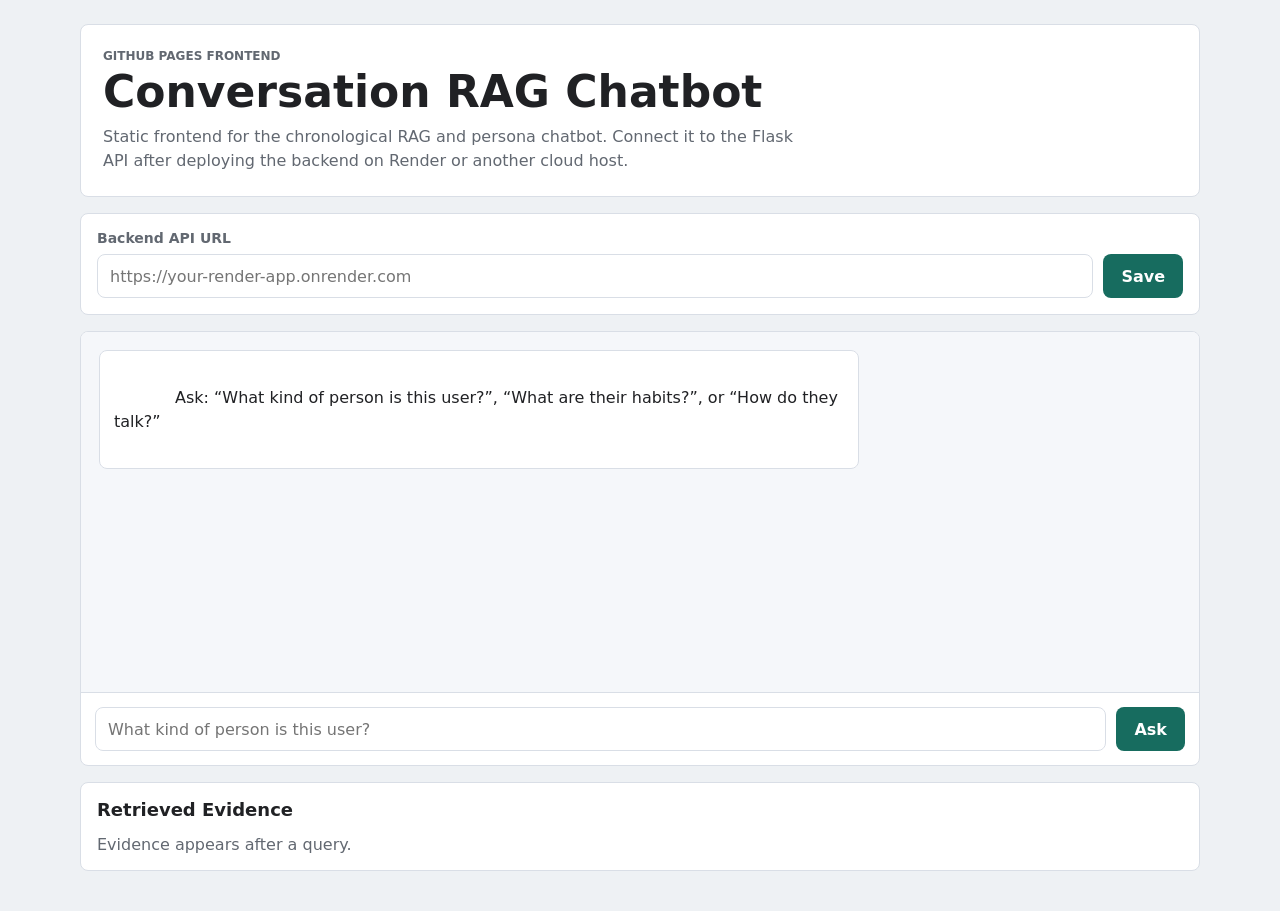
==== docs/index.html @ 68df0c4f "Build local conversation RAG chatbot" ====
<!doctype html>
<html lang="en">
  <head>
    <meta charset="utf-8">
    <meta name="viewport" content="width=device-width, initial-scale=1">
    <title>Conversation RAG Chatbot</title>
    <link rel="stylesheet" href="styles.css">
  </head>
  <body>
    <main class="page">
      <section class="hero">
        <p class="eyebrow">GitHub Pages Frontend</p>
        <h1>Conversation RAG Chatbot</h1>
        <p>
          Static frontend for the chronological RAG and persona chatbot. Connect it to the Flask API after deploying the backend on Render or another cloud host.
        </p>
      </section>

      <section class="toolbar">
        <label for="api-url">Backend API URL</label>
        <div class="api-row">
          <input id="api-url" placeholder="https://your-render-app.onrender.com">
          <button id="save-api" type="button">Save</button>
        </div>
      </section>

      <section class="chat">
        <div id="messages" class="messages">
          <article class="bubble bot">
            Ask: “What kind of person is this user?”, “What are their habits?”, or “How do they talk?”
          </article>
        </div>
        <form id="ask-form" class="ask-form">
          <input id="question" autocomplete="off" placeholder="What kind of person is this user?" required>
          <button type="submit">Ask</button>
        </form>
      </section>

      <section class="evidence">
        <h2>Retrieved Evidence</h2>
        <div id="evidence-list">Evidence appears after a query.</div>
      </section>
    </main>

    <script src="script.js"></script>
  </body>
</html>
---- docs/styles.css ----
:root {
  --ink: #202124;
  --muted: #626871;
  --line: #d9dee6;
  --soft: #f5f7fa;
  --panel: #ffffff;
  --accent: #176c5f;
  --accent-dark: #0f5047;
}

* {
  box-sizing: border-box;
}

body {
  margin: 0;
  color: var(--ink);
  background: #eef1f4;
  font-family: Inter, ui-sans-serif, system-ui, -apple-system, BlinkMacSystemFont, "Segoe UI", sans-serif;
}

.page {
  width: min(1120px, calc(100% - 28px));
  margin: 0 auto;
  padding: 24px 0;
}

.hero,
.toolbar,
.chat,
.evidence {
  margin-bottom: 16px;
  border: 1px solid var(--line);
  border-radius: 8px;
  background: var(--panel);
}

.hero {
  padding: 22px;
}

.eyebrow {
  margin: 0 0 8px;
  color: var(--accent);
  font-size: 12px;
  font-weight: 800;
  letter-spacing: 0;
  text-transform: uppercase;
}

h1,
h2,
p {
  margin-top: 0;
}

h1 {
  margin-bottom: 8px;
  font-size: clamp(28px, 5vw, 44px);
  letter-spacing: 0;
}

h2 {
  font-size: 18px;
  letter-spacing: 0;
}

.hero p {
  max-width: 720px;
  margin-bottom: 0;
  color: var(--muted);
  line-height: 1.55;
}

.toolbar,
.evidence {
  padding: 16px;
}

.toolbar label {
  display: block;
  margin-bottom: 8px;
  color: var(--muted);
  font-size: 14px;
  font-weight: 700;
}

.api-row,
.ask-form {
  display: grid;
  grid-template-columns: minmax(0, 1fr) auto;
  gap: 10px;
}

input {
  min-height: 44px;
  width: 100%;
  border: 1px solid var(--line);
  border-radius: 8px;
  padding: 0 12px;
  font: inherit;
}

button {
  min-height: 44px;
  border: 0;
  border-radius: 8px;
  padding: 0 18px;
  color: #fff;
  background: var(--accent);
  font: inherit;
  font-weight: 800;
  cursor: pointer;
}

button:hover {
  background: var(--accent-dark);
}

.chat {
  overflow: hidden;
}

.messages {
  display: flex;
  min-height: 360px;
  max-height: 58vh;
  flex-direction: column;
  gap: 12px;
  overflow-y: auto;
  padding: 18px;
  background: var(--soft);
}

.bubble {
  max-width: min(760px, 92%);
  border: 1px solid var(--line);
  border-radius: 8px;
  padding: 12px 14px;
  line-height: 1.45;
  white-space: pre-wrap;
}

.bubble.bot {
  align-self: flex-start;
  background: #fff;
}

.bubble.user {
  align-self: flex-end;
  background: #e7f2ff;
}

.ask-form {
  padding: 14px;
  border-top: 1px solid var(--line);
}

#evidence-list {
  display: grid;
  gap: 10px;
  color: var(--muted);
}

.evidence-item {
  border: 1px solid var(--line);
  border-radius: 8px;
  padding: 12px;
}

.evidence-item strong {
  display: block;
  margin-bottom: 6px;
  color: var(--ink);
}

@media (max-width: 640px) {
  .api-row,
  .ask-form {
    grid-template-columns: 1fr;
  }
}
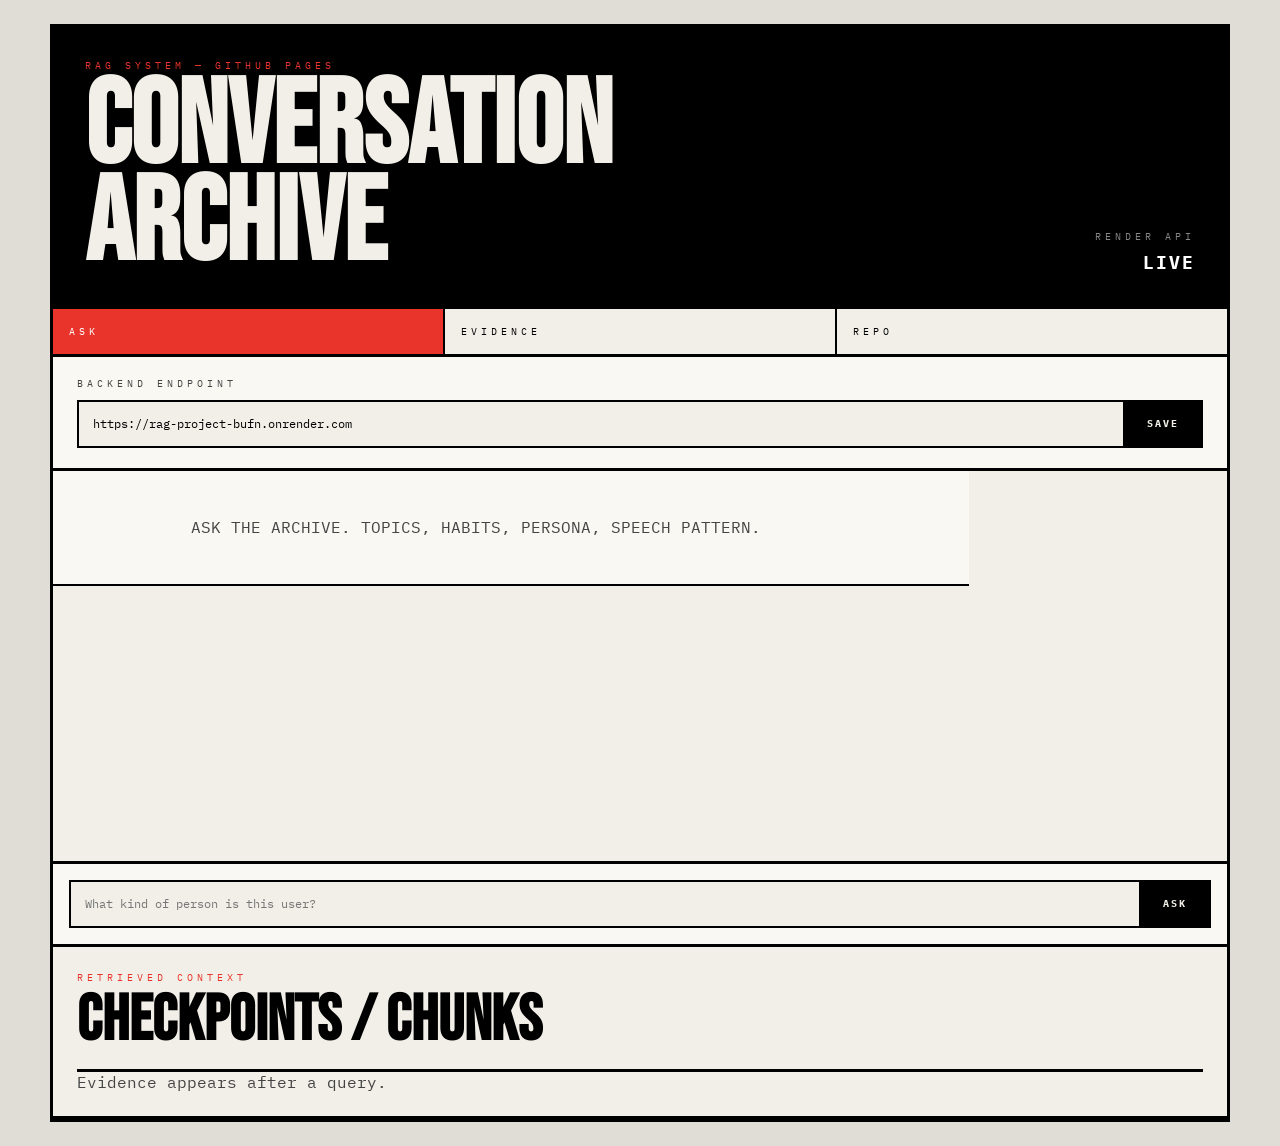
==== commit aa614383: "Apply Swiss brutalist frontend and default API URL" ====
--- a/docs/index.html
+++ b/docs/index.html
@@ -4,30 +4,42 @@
     <meta charset="utf-8">
     <meta name="viewport" content="width=device-width, initial-scale=1">
     <title>Conversation RAG Chatbot</title>
+    <link rel="preconnect" href="https://fonts.googleapis.com">
+    <link rel="preconnect" href="https://fonts.gstatic.com" crossorigin>
+    <link href="https://fonts.googleapis.com/css2?family=Bebas+Neue&family=IBM+Plex+Mono:wght@400;700&display=swap" rel="stylesheet">
     <link rel="stylesheet" href="styles.css">
   </head>
   <body>
-    <main class="page">
-      <section class="hero">
-        <p class="eyebrow">GitHub Pages Frontend</p>
-        <h1>Conversation RAG Chatbot</h1>
-        <p>
-          Static frontend for the chronological RAG and persona chatbot. Connect it to the Flask API after deploying the backend on Render or another cloud host.
-        </p>
-      </section>
+    <main class="sw-root">
+      <header class="sw-header">
+        <div>
+          <div class="sw-kicker">RAG SYSTEM — GITHUB PAGES</div>
+          <h1>CONVERSATION<br>ARCHIVE</h1>
+        </div>
+        <div class="sw-header-meta">
+          <span>RENDER API</span>
+          <strong>LIVE</strong>
+        </div>
+      </header>
+
+      <nav class="sw-nav" aria-label="Project sections">
+        <a class="sw-nav-item sw-nav-active" href="#chat">Ask</a>
+        <a class="sw-nav-item" href="#evidence">Evidence</a>
+        <a class="sw-nav-item" href="https://github.com/Hootsworth/RAG_Project" target="_blank" rel="noreferrer">Repo</a>
+      </nav>
 
       <section class="toolbar">
-        <label for="api-url">Backend API URL</label>
+        <label for="api-url">Backend endpoint</label>
         <div class="api-row">
-          <input id="api-url" placeholder="https://your-render-app.onrender.com">
+          <input id="api-url" value="https://rag-project-bufn.onrender.com">
           <button id="save-api" type="button">Save</button>
         </div>
       </section>
 
-      <section class="chat">
+      <section id="chat" class="chat">
         <div id="messages" class="messages">
           <article class="bubble bot">
-            Ask: “What kind of person is this user?”, “What are their habits?”, or “How do they talk?”
+            ASK THE ARCHIVE. TOPICS, HABITS, PERSONA, SPEECH PATTERN.
           </article>
         </div>
         <form id="ask-form" class="ask-form">
@@ -36,8 +48,9 @@
         </form>
       </section>
 
-      <section class="evidence">
-        <h2>Retrieved Evidence</h2>
+      <section id="evidence" class="evidence">
+        <div class="sw-kicker">Retrieved context</div>
+        <h2>CHECKPOINTS / CHUNKS</h2>
         <div id="evidence-list">Evidence appears after a query.</div>
       </section>
     </main>
--- a/docs/styles.css
+++ b/docs/styles.css
@@ -1,182 +1,277 @@
 :root {
-  --ink: #202124;
-  --muted: #626871;
-  --line: #d9dee6;
-  --soft: #f5f7fa;
-  --panel: #ffffff;
-  --accent: #176c5f;
-  --accent-dark: #0f5047;
-}
-
-* {
+  --sw-ink: #000000;
+  --sw-paper: #f2efe8;
+  --sw-cream: #faf8f3;
+  --sw-accent: #e8342a;
+  --sw-muted: #444444;
+  --sw-subtle: #888888;
+  --sw-reverse: #ffffff;
+  --sw-border-heavy: 3px solid #000;
+  --sw-border-medium: 2px solid #000;
+  --sw-border-light: 1px solid #333;
+}
+
+*,
+*::before,
+*::after {
   box-sizing: border-box;
 }
 
 body {
+  min-height: 100vh;
   margin: 0;
-  color: var(--ink);
-  background: #eef1f4;
-  font-family: Inter, ui-sans-serif, system-ui, -apple-system, BlinkMacSystemFont, "Segoe UI", sans-serif;
-}
-
-.page {
-  width: min(1120px, calc(100% - 28px));
+  padding: 24px;
+  color: var(--sw-ink);
+  background: #e0ddd6;
+  font-family: "IBM Plex Mono", monospace;
+}
+
+.sw-root {
+  width: min(1180px, 100%);
   margin: 0 auto;
-  padding: 24px 0;
-}
-
-.hero,
+  background: var(--sw-paper);
+  border: var(--sw-border-heavy);
+}
+
+.sw-header {
+  display: flex;
+  align-items: flex-end;
+  justify-content: space-between;
+  gap: 32px;
+  padding: 32px;
+  color: var(--sw-paper);
+  background: var(--sw-ink);
+  border-bottom: var(--sw-border-heavy);
+}
+
+.sw-header h1 {
+  margin: 0;
+  font-family: "Bebas Neue", sans-serif;
+  font-size: clamp(64px, 11vw, 118px);
+  line-height: 0.82;
+  letter-spacing: 0;
+}
+
+.sw-kicker,
+.sw-header-meta span,
+.toolbar label,
+.sw-nav-item {
+  font-size: 10px;
+  letter-spacing: 4px;
+  text-transform: uppercase;
+}
+
+.sw-kicker {
+  margin-bottom: 8px;
+  color: var(--sw-accent);
+}
+
+.sw-header-meta {
+  min-width: 180px;
+  border-left: var(--sw-border-medium);
+  padding-left: 18px;
+  text-align: right;
+}
+
+.sw-header-meta span {
+  display: block;
+  color: var(--sw-subtle);
+}
+
+.sw-header-meta strong {
+  display: block;
+  margin-top: 8px;
+  color: var(--sw-reverse);
+  font-size: 18px;
+  letter-spacing: 2px;
+}
+
+.sw-nav {
+  display: flex;
+  border-bottom: var(--sw-border-heavy);
+}
+
+.sw-nav-item {
+  flex: 1;
+  padding: 16px;
+  border-right: var(--sw-border-medium);
+  color: var(--sw-ink);
+  text-decoration: none;
+}
+
+.sw-nav-item:last-child {
+  border-right: 0;
+}
+
+.sw-nav-active,
+.sw-nav-item:hover {
+  color: var(--sw-reverse);
+  background: var(--sw-accent);
+}
+
 .toolbar,
 .chat,
 .evidence {
-  margin-bottom: 16px;
-  border: 1px solid var(--line);
-  border-radius: 8px;
-  background: var(--panel);
-}
-
-.hero {
-  padding: 22px;
-}
-
-.eyebrow {
-  margin: 0 0 8px;
-  color: var(--accent);
-  font-size: 12px;
-  font-weight: 800;
-  letter-spacing: 0;
-  text-transform: uppercase;
-}
-
-h1,
-h2,
-p {
-  margin-top: 0;
-}
-
-h1 {
-  margin-bottom: 8px;
-  font-size: clamp(28px, 5vw, 44px);
-  letter-spacing: 0;
-}
-
-h2 {
-  font-size: 18px;
-  letter-spacing: 0;
-}
-
-.hero p {
-  max-width: 720px;
-  margin-bottom: 0;
-  color: var(--muted);
-  line-height: 1.55;
-}
-
-.toolbar,
-.evidence {
-  padding: 16px;
+  border-bottom: var(--sw-border-heavy);
+}
+
+.toolbar {
+  padding: 20px 24px;
+  background: var(--sw-cream);
 }
 
 .toolbar label {
   display: block;
-  margin-bottom: 8px;
-  color: var(--muted);
-  font-size: 14px;
-  font-weight: 700;
+  margin-bottom: 10px;
+  color: var(--sw-muted);
 }
 
 .api-row,
 .ask-form {
   display: grid;
   grid-template-columns: minmax(0, 1fr) auto;
-  gap: 10px;
+  gap: 0;
 }
 
 input {
-  min-height: 44px;
   width: 100%;
-  border: 1px solid var(--line);
-  border-radius: 8px;
-  padding: 0 12px;
-  font: inherit;
+  min-height: 48px;
+  border: var(--sw-border-medium);
+  border-right: 0;
+  border-radius: 0;
+  padding: 0 14px;
+  color: var(--sw-ink);
+  background: var(--sw-paper);
+  font: 400 12px "IBM Plex Mono", monospace;
 }
 
 button {
-  min-height: 44px;
-  border: 0;
-  border-radius: 8px;
-  padding: 0 18px;
-  color: #fff;
-  background: var(--accent);
-  font: inherit;
-  font-weight: 800;
+  min-height: 48px;
+  border: var(--sw-border-medium);
+  border-radius: 0;
+  padding: 0 22px;
+  color: var(--sw-paper);
+  background: var(--sw-ink);
+  font: 700 10px "IBM Plex Mono", monospace;
+  letter-spacing: 2px;
+  text-transform: uppercase;
   cursor: pointer;
 }
 
 button:hover {
-  background: var(--accent-dark);
-}
-
-.chat {
-  overflow: hidden;
+  background: var(--sw-accent);
 }
 
 .messages {
   display: flex;
-  min-height: 360px;
-  max-height: 58vh;
+  min-height: 390px;
+  max-height: 56vh;
   flex-direction: column;
-  gap: 12px;
+  gap: 0;
   overflow-y: auto;
-  padding: 18px;
-  background: var(--soft);
+  background: var(--sw-paper);
 }
 
 .bubble {
-  max-width: min(760px, 92%);
-  border: 1px solid var(--line);
-  border-radius: 8px;
-  padding: 12px 14px;
-  line-height: 1.45;
+  max-width: 78%;
+  border-bottom: var(--sw-border-medium);
+  padding: 16px 18px;
+  color: var(--sw-muted);
+  line-height: 1.7;
   white-space: pre-wrap;
 }
 
 .bubble.bot {
-  align-self: flex-start;
-  background: #fff;
+  align-self: stretch;
+  background: var(--sw-cream);
 }
 
 .bubble.user {
   align-self: flex-end;
-  background: #e7f2ff;
+  border-left: var(--sw-border-heavy);
+  background: var(--sw-accent);
+  color: var(--sw-reverse);
 }
 
 .ask-form {
-  padding: 14px;
-  border-top: 1px solid var(--line);
+  padding: 16px;
+  border-top: var(--sw-border-heavy);
+  background: var(--sw-cream);
+}
+
+.evidence {
+  padding: 24px;
+}
+
+.evidence h2 {
+  margin: 0 0 20px;
+  font-family: "Bebas Neue", sans-serif;
+  font-size: clamp(40px, 6vw, 64px);
+  line-height: 0.9;
+  letter-spacing: 0;
 }
 
 #evidence-list {
   display: grid;
-  gap: 10px;
-  color: var(--muted);
+  border-top: var(--sw-border-heavy);
+  color: var(--sw-muted);
 }
 
 .evidence-item {
-  border: 1px solid var(--line);
-  border-radius: 8px;
-  padding: 12px;
+  border-bottom: var(--sw-border-medium);
+  padding: 16px 0;
+  line-height: 1.7;
 }
 
 .evidence-item strong {
   display: block;
-  margin-bottom: 6px;
-  color: var(--ink);
-}
-
-@media (max-width: 640px) {
+  margin-bottom: 8px;
+  color: var(--sw-ink);
+  font-size: 10px;
+  letter-spacing: 3px;
+  text-transform: uppercase;
+}
+
+@media (max-width: 720px) {
+  body {
+    padding: 10px;
+  }
+
+  .sw-header {
+    display: block;
+    padding: 24px;
+  }
+
+  .sw-header-meta {
+    margin-top: 24px;
+    border-left: 0;
+    border-top: var(--sw-border-medium);
+    padding: 14px 0 0;
+    text-align: left;
+  }
+
+  .sw-nav,
   .api-row,
   .ask-form {
     grid-template-columns: 1fr;
   }
-}
+
+  .sw-nav {
+    display: block;
+  }
+
+  .sw-nav-item {
+    display: block;
+    border-right: 0;
+    border-bottom: var(--sw-border-medium);
+  }
+
+  input {
+    border-right: var(--sw-border-medium);
+    border-bottom: 0;
+  }
+
+  .bubble {
+    max-width: 100%;
+  }
+}
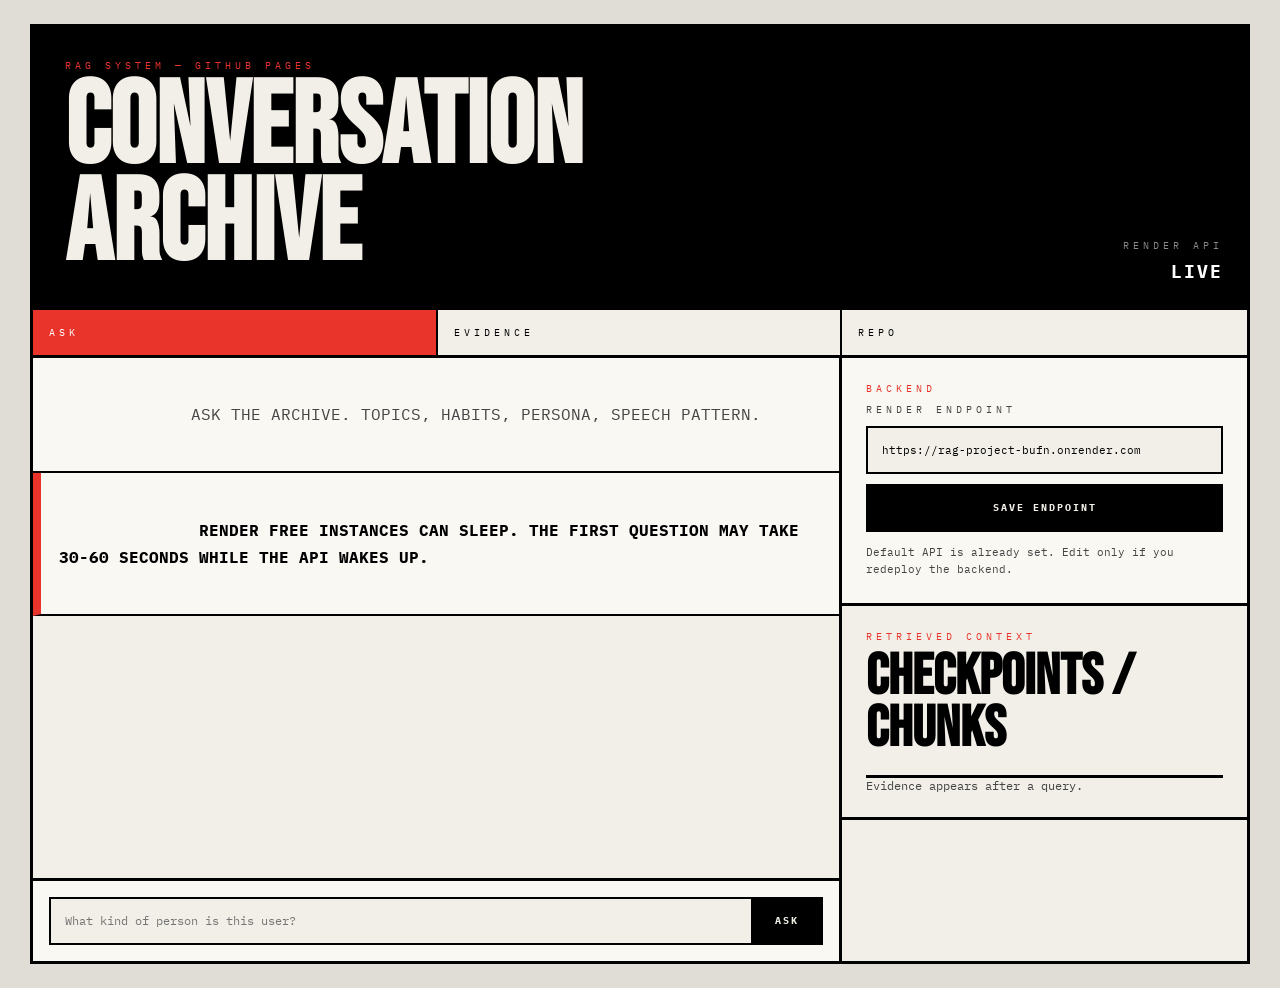
==== commit 70978766: "Refine frontend layout and Render wake notice" ====
--- a/docs/index.html
+++ b/docs/index.html
@@ -28,31 +28,38 @@
         <a class="sw-nav-item" href="https://github.com/Hootsworth/RAG_Project" target="_blank" rel="noreferrer">Repo</a>
       </nav>
 
-      <section class="toolbar">
-        <label for="api-url">Backend endpoint</label>
-        <div class="api-row">
-          <input id="api-url" value="https://rag-project-bufn.onrender.com">
-          <button id="save-api" type="button">Save</button>
-        </div>
-      </section>
+      <div class="sw-body">
+        <section id="chat" class="chat">
+          <div id="messages" class="messages">
+            <article class="bubble bot">
+              ASK THE ARCHIVE. TOPICS, HABITS, PERSONA, SPEECH PATTERN.
+            </article>
+            <article class="bubble bot notice">
+              RENDER FREE INSTANCES CAN SLEEP. THE FIRST QUESTION MAY TAKE 30-60 SECONDS WHILE THE API WAKES UP.
+            </article>
+          </div>
+          <form id="ask-form" class="ask-form">
+            <input id="question" autocomplete="off" placeholder="What kind of person is this user?" required>
+            <button type="submit">Ask</button>
+          </form>
+        </section>
 
-      <section id="chat" class="chat">
-        <div id="messages" class="messages">
-          <article class="bubble bot">
-            ASK THE ARCHIVE. TOPICS, HABITS, PERSONA, SPEECH PATTERN.
-          </article>
-        </div>
-        <form id="ask-form" class="ask-form">
-          <input id="question" autocomplete="off" placeholder="What kind of person is this user?" required>
-          <button type="submit">Ask</button>
-        </form>
-      </section>
+        <aside class="side-rail">
+          <section class="endpoint-card">
+            <div class="sw-kicker">Backend</div>
+            <label for="api-url">Render endpoint</label>
+            <input id="api-url" value="https://rag-project-bufn.onrender.com">
+            <button id="save-api" type="button">Save endpoint</button>
+            <p>Default API is already set. Edit only if you redeploy the backend.</p>
+          </section>
 
-      <section id="evidence" class="evidence">
-        <div class="sw-kicker">Retrieved context</div>
-        <h2>CHECKPOINTS / CHUNKS</h2>
-        <div id="evidence-list">Evidence appears after a query.</div>
-      </section>
+          <section id="evidence" class="evidence">
+            <div class="sw-kicker">Retrieved context</div>
+            <h2>CHECKPOINTS / CHUNKS</h2>
+            <div id="evidence-list">Evidence appears after a query.</div>
+          </section>
+        </aside>
+      </div>
     </main>
 
     <script src="script.js"></script>
--- a/docs/styles.css
+++ b/docs/styles.css
@@ -17,6 +17,10 @@
   box-sizing: border-box;
 }
 
+html {
+  scroll-behavior: smooth;
+}
+
 body {
   min-height: 100vh;
   margin: 0;
@@ -27,34 +31,36 @@
 }
 
 .sw-root {
-  width: min(1180px, 100%);
+  width: min(1220px, 100%);
   margin: 0 auto;
   background: var(--sw-paper);
   border: var(--sw-border-heavy);
 }
 
 .sw-header {
-  display: flex;
-  align-items: flex-end;
-  justify-content: space-between;
-  gap: 32px;
-  padding: 32px;
+  display: grid;
+  grid-template-columns: minmax(0, 1fr) 220px;
+  align-items: end;
   color: var(--sw-paper);
   background: var(--sw-ink);
   border-bottom: var(--sw-border-heavy);
 }
 
+.sw-header > div:first-child {
+  padding: 32px;
+}
+
 .sw-header h1 {
   margin: 0;
   font-family: "Bebas Neue", sans-serif;
-  font-size: clamp(64px, 11vw, 118px);
-  line-height: 0.82;
+  font-size: clamp(58px, 10vw, 116px);
+  line-height: 0.84;
   letter-spacing: 0;
 }
 
 .sw-kicker,
 .sw-header-meta span,
-.toolbar label,
+.endpoint-card label,
 .sw-nav-item {
   font-size: 10px;
   letter-spacing: 4px;
@@ -67,14 +73,15 @@
 }
 
 .sw-header-meta {
-  min-width: 180px;
+  height: 100%;
+  padding: 24px;
   border-left: var(--sw-border-medium);
-  padding-left: 18px;
+  display: grid;
+  align-content: end;
   text-align: right;
 }
 
 .sw-header-meta span {
-  display: block;
   color: var(--sw-subtle);
 }
 
@@ -87,12 +94,13 @@
 }
 
 .sw-nav {
-  display: flex;
+  display: grid;
+  grid-template-columns: repeat(3, 1fr);
   border-bottom: var(--sw-border-heavy);
 }
 
 .sw-nav-item {
-  flex: 1;
+  min-width: 0;
   padding: 16px;
   border-right: var(--sw-border-medium);
   color: var(--sw-ink);
@@ -109,40 +117,76 @@
   background: var(--sw-accent);
 }
 
-.toolbar,
-.chat,
-.evidence {
-  border-bottom: var(--sw-border-heavy);
-}
-
-.toolbar {
-  padding: 20px 24px;
+.sw-body {
+  display: grid;
+  grid-template-columns: minmax(0, 2fr) minmax(340px, 1fr);
+}
+
+.chat {
+  min-width: 0;
+  border-right: var(--sw-border-heavy);
+}
+
+.messages {
+  display: flex;
+  min-height: 520px;
+  max-height: 66vh;
+  flex-direction: column;
+  overflow-y: auto;
+  background: var(--sw-paper);
+}
+
+.bubble {
+  max-width: 82%;
+  border-bottom: var(--sw-border-medium);
+  padding: 16px 18px;
+  color: var(--sw-muted);
+  line-height: 1.7;
+  white-space: pre-wrap;
+}
+
+.bubble.bot {
+  align-self: stretch;
+  max-width: 100%;
   background: var(--sw-cream);
 }
 
-.toolbar label {
-  display: block;
-  margin-bottom: 10px;
-  color: var(--sw-muted);
-}
-
-.api-row,
+.bubble.notice {
+  border-left: 8px solid var(--sw-accent);
+  color: var(--sw-ink);
+  font-weight: 700;
+}
+
+.bubble.user {
+  align-self: flex-end;
+  border-left: var(--sw-border-heavy);
+  background: var(--sw-accent);
+  color: var(--sw-reverse);
+}
+
 .ask-form {
   display: grid;
   grid-template-columns: minmax(0, 1fr) auto;
   gap: 0;
+  padding: 16px;
+  border-top: var(--sw-border-heavy);
+  background: var(--sw-cream);
 }
 
 input {
   width: 100%;
+  min-width: 0;
   min-height: 48px;
   border: var(--sw-border-medium);
-  border-right: 0;
   border-radius: 0;
   padding: 0 14px;
   color: var(--sw-ink);
   background: var(--sw-paper);
   font: 400 12px "IBM Plex Mono", monospace;
+}
+
+.ask-form input {
+  border-right: 0;
 }
 
 button {
@@ -162,51 +206,47 @@
   background: var(--sw-accent);
 }
 
-.messages {
-  display: flex;
-  min-height: 390px;
-  max-height: 56vh;
-  flex-direction: column;
-  gap: 0;
-  overflow-y: auto;
+.side-rail {
+  min-width: 0;
   background: var(--sw-paper);
 }
 
-.bubble {
-  max-width: 78%;
-  border-bottom: var(--sw-border-medium);
-  padding: 16px 18px;
-  color: var(--sw-muted);
-  line-height: 1.7;
-  white-space: pre-wrap;
-}
-
-.bubble.bot {
-  align-self: stretch;
-  background: var(--sw-cream);
-}
-
-.bubble.user {
-  align-self: flex-end;
-  border-left: var(--sw-border-heavy);
-  background: var(--sw-accent);
-  color: var(--sw-reverse);
-}
-
-.ask-form {
-  padding: 16px;
-  border-top: var(--sw-border-heavy);
-  background: var(--sw-cream);
-}
-
+.endpoint-card,
 .evidence {
   padding: 24px;
+  border-bottom: var(--sw-border-heavy);
+}
+
+.endpoint-card {
+  background: var(--sw-cream);
+}
+
+.endpoint-card label {
+  display: block;
+  margin-bottom: 10px;
+  color: var(--sw-muted);
+}
+
+.endpoint-card input {
+  margin-bottom: 10px;
+  font-size: 11px;
+}
+
+.endpoint-card button {
+  width: 100%;
+}
+
+.endpoint-card p {
+  margin: 12px 0 0;
+  color: var(--sw-muted);
+  font-size: 11px;
+  line-height: 1.6;
 }
 
 .evidence h2 {
   margin: 0 0 20px;
   font-family: "Bebas Neue", sans-serif;
-  font-size: clamp(40px, 6vw, 64px);
+  font-size: clamp(38px, 5vw, 58px);
   line-height: 0.9;
   letter-spacing: 0;
 }
@@ -215,12 +255,15 @@
   display: grid;
   border-top: var(--sw-border-heavy);
   color: var(--sw-muted);
+  font-size: 12px;
 }
 
 .evidence-item {
+  min-width: 0;
   border-bottom: var(--sw-border-medium);
   padding: 16px 0;
   line-height: 1.7;
+  overflow-wrap: anywhere;
 }
 
 .evidence-item strong {
@@ -232,41 +275,53 @@
   text-transform: uppercase;
 }
 
-@media (max-width: 720px) {
+@media (max-width: 860px) {
   body {
     padding: 10px;
   }
 
-  .sw-header {
-    display: block;
+  .sw-header,
+  .sw-body {
+    grid-template-columns: 1fr;
+  }
+
+  .sw-header > div:first-child {
     padding: 24px;
   }
 
   .sw-header-meta {
-    margin-top: 24px;
+    border-top: var(--sw-border-medium);
     border-left: 0;
-    border-top: var(--sw-border-medium);
-    padding: 14px 0 0;
     text-align: left;
   }
 
+  .chat {
+    border-right: 0;
+    border-bottom: var(--sw-border-heavy);
+  }
+
+  .messages {
+    min-height: 420px;
+    max-height: none;
+  }
+}
+
+@media (max-width: 560px) {
   .sw-nav,
-  .api-row,
   .ask-form {
     grid-template-columns: 1fr;
   }
 
-  .sw-nav {
-    display: block;
-  }
-
   .sw-nav-item {
-    display: block;
     border-right: 0;
     border-bottom: var(--sw-border-medium);
   }
 
-  input {
+  .sw-nav-item:last-child {
+    border-bottom: 0;
+  }
+
+  .ask-form input {
     border-right: var(--sw-border-medium);
     border-bottom: 0;
   }
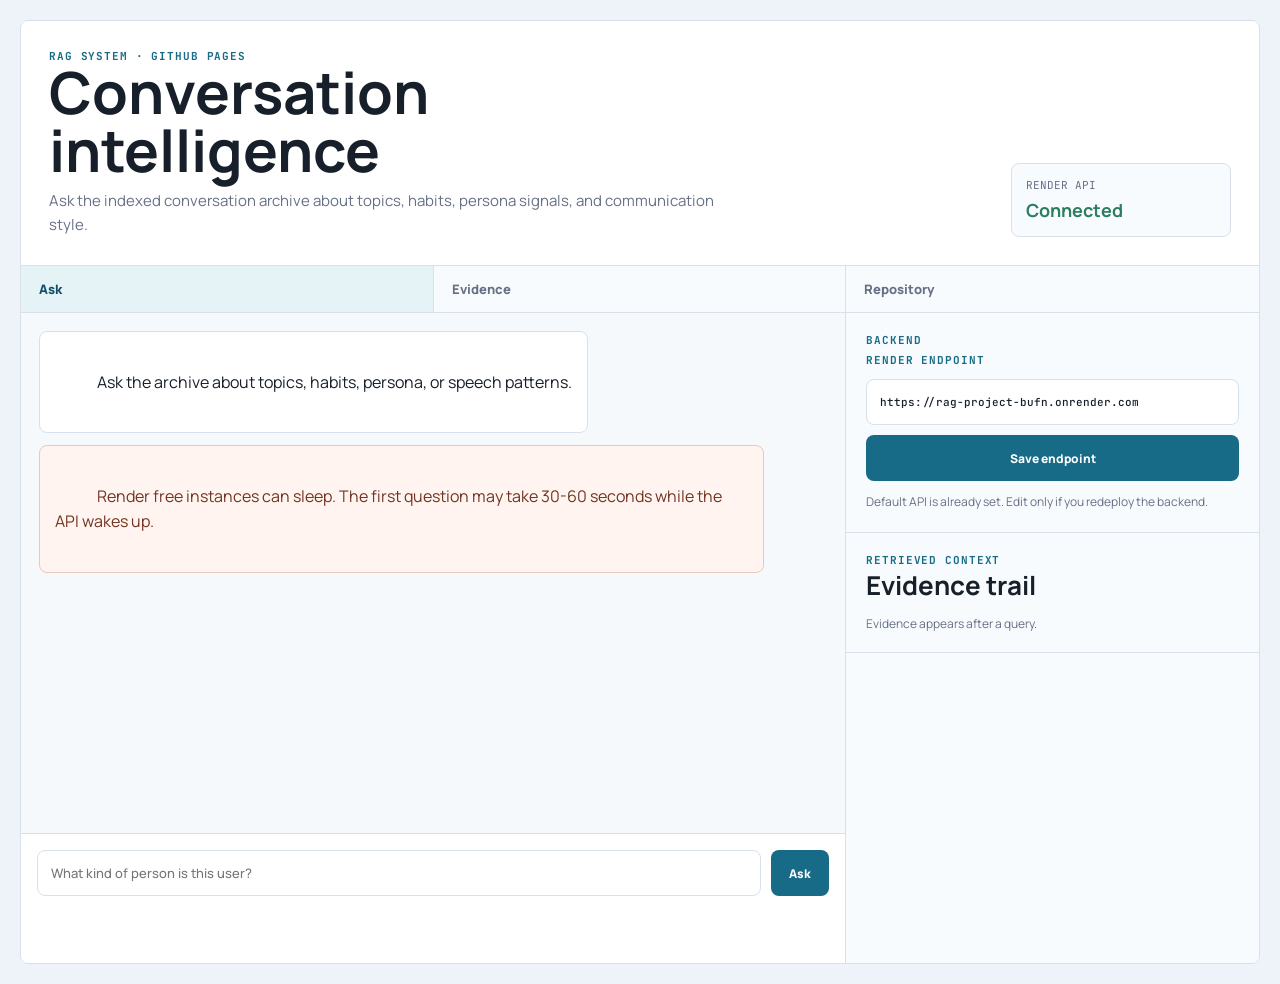
==== commit e1173ec6: "Replace frontend aesthetic with analysis console" ====
--- a/docs/index.html
+++ b/docs/index.html
@@ -6,36 +6,37 @@
     <title>Conversation RAG Chatbot</title>
     <link rel="preconnect" href="https://fonts.googleapis.com">
     <link rel="preconnect" href="https://fonts.gstatic.com" crossorigin>
-    <link href="https://fonts.googleapis.com/css2?family=Bebas+Neue&family=IBM+Plex+Mono:wght@400;700&display=swap" rel="stylesheet">
+    <link href="https://fonts.googleapis.com/css2?family=JetBrains+Mono:wght@400;700&family=Manrope:wght@500;600;700;800&display=swap" rel="stylesheet">
     <link rel="stylesheet" href="styles.css">
   </head>
   <body>
-    <main class="sw-root">
-      <header class="sw-header">
+    <main class="app-root">
+      <header class="top-shell">
         <div>
-          <div class="sw-kicker">RAG SYSTEM — GITHUB PAGES</div>
-          <h1>CONVERSATION<br>ARCHIVE</h1>
+          <div class="kicker">RAG SYSTEM · GITHUB PAGES</div>
+          <h1>Conversation intelligence</h1>
+          <p>Ask the indexed conversation archive about topics, habits, persona signals, and communication style.</p>
         </div>
-        <div class="sw-header-meta">
-          <span>RENDER API</span>
-          <strong>LIVE</strong>
+        <div class="status-stack">
+          <span>Render API</span>
+          <strong>Connected</strong>
         </div>
       </header>
 
-      <nav class="sw-nav" aria-label="Project sections">
-        <a class="sw-nav-item sw-nav-active" href="#chat">Ask</a>
-        <a class="sw-nav-item" href="#evidence">Evidence</a>
-        <a class="sw-nav-item" href="https://github.com/Hootsworth/RAG_Project" target="_blank" rel="noreferrer">Repo</a>
+      <nav class="app-nav" aria-label="Project sections">
+        <a class="nav-item nav-active" href="#chat">Ask</a>
+        <a class="nav-item" href="#evidence">Evidence</a>
+        <a class="nav-item" href="https://github.com/Hootsworth/RAG_Project" target="_blank" rel="noreferrer">Repository</a>
       </nav>
 
-      <div class="sw-body">
+      <div class="workspace">
         <section id="chat" class="chat">
           <div id="messages" class="messages">
             <article class="bubble bot">
-              ASK THE ARCHIVE. TOPICS, HABITS, PERSONA, SPEECH PATTERN.
+              Ask the archive about topics, habits, persona, or speech patterns.
             </article>
             <article class="bubble bot notice">
-              RENDER FREE INSTANCES CAN SLEEP. THE FIRST QUESTION MAY TAKE 30-60 SECONDS WHILE THE API WAKES UP.
+              Render free instances can sleep. The first question may take 30-60 seconds while the API wakes up.
             </article>
           </div>
           <form id="ask-form" class="ask-form">
@@ -46,7 +47,7 @@
 
         <aside class="side-rail">
           <section class="endpoint-card">
-            <div class="sw-kicker">Backend</div>
+            <div class="kicker">Backend</div>
             <label for="api-url">Render endpoint</label>
             <input id="api-url" value="https://rag-project-bufn.onrender.com">
             <button id="save-api" type="button">Save endpoint</button>
@@ -54,8 +55,8 @@
           </section>
 
           <section id="evidence" class="evidence">
-            <div class="sw-kicker">Retrieved context</div>
-            <h2>CHECKPOINTS / CHUNKS</h2>
+            <div class="kicker">Retrieved context</div>
+            <h2>Evidence trail</h2>
             <div id="evidence-list">Evidence appears after a query.</div>
           </section>
         </aside>
--- a/docs/styles.css
+++ b/docs/styles.css
@@ -1,14 +1,15 @@
 :root {
-  --sw-ink: #000000;
-  --sw-paper: #f2efe8;
-  --sw-cream: #faf8f3;
-  --sw-accent: #e8342a;
-  --sw-muted: #444444;
-  --sw-subtle: #888888;
-  --sw-reverse: #ffffff;
-  --sw-border-heavy: 3px solid #000;
-  --sw-border-medium: 2px solid #000;
-  --sw-border-light: 1px solid #333;
+  --ink: #17202a;
+  --muted: #667085;
+  --subtle: #98a2b3;
+  --line: #d8e0ea;
+  --page: #edf3f8;
+  --panel: #ffffff;
+  --panel-soft: #f8fbfd;
+  --accent: #176b87;
+  --accent-strong: #0f4f66;
+  --signal: #c95539;
+  --success: #2d7d61;
 }
 
 *,
@@ -24,107 +25,121 @@
 body {
   min-height: 100vh;
   margin: 0;
-  padding: 24px;
-  color: var(--sw-ink);
-  background: #e0ddd6;
-  font-family: "IBM Plex Mono", monospace;
-}
-
-.sw-root {
-  width: min(1220px, 100%);
+  padding: 20px;
+  color: var(--ink);
+  background: var(--page);
+  font-family: "Manrope", system-ui, sans-serif;
+}
+
+.app-root {
+  width: min(1240px, 100%);
   margin: 0 auto;
-  background: var(--sw-paper);
-  border: var(--sw-border-heavy);
-}
-
-.sw-header {
+  border: 1px solid var(--line);
+  border-radius: 8px;
+  overflow: hidden;
+  background: var(--panel);
+}
+
+.top-shell {
   display: grid;
   grid-template-columns: minmax(0, 1fr) 220px;
+  gap: 24px;
   align-items: end;
-  color: var(--sw-paper);
-  background: var(--sw-ink);
-  border-bottom: var(--sw-border-heavy);
-}
-
-.sw-header > div:first-child {
-  padding: 32px;
-}
-
-.sw-header h1 {
-  margin: 0;
-  font-family: "Bebas Neue", sans-serif;
-  font-size: clamp(58px, 10vw, 116px);
-  line-height: 0.84;
+  padding: 28px;
+  border-bottom: 1px solid var(--line);
+  background: var(--panel);
+}
+
+.kicker,
+.endpoint-card label {
+  color: var(--accent);
+  font-family: "JetBrains Mono", monospace;
+  font-size: 11px;
+  font-weight: 700;
+  letter-spacing: 0.08em;
+  text-transform: uppercase;
+}
+
+h1,
+h2,
+p {
+  margin-top: 0;
+}
+
+h1 {
+  max-width: 720px;
+  margin-bottom: 10px;
+  font-size: clamp(34px, 5vw, 58px);
+  line-height: 1;
   letter-spacing: 0;
 }
 
-.sw-kicker,
-.sw-header-meta span,
-.endpoint-card label,
-.sw-nav-item {
-  font-size: 10px;
-  letter-spacing: 4px;
+.top-shell p {
+  max-width: 680px;
+  margin-bottom: 0;
+  color: var(--muted);
+  font-size: 15px;
+  line-height: 1.6;
+}
+
+.status-stack {
+  border: 1px solid var(--line);
+  border-radius: 8px;
+  padding: 14px;
+  background: var(--panel-soft);
+}
+
+.status-stack span {
+  display: block;
+  color: var(--muted);
+  font-family: "JetBrains Mono", monospace;
+  font-size: 11px;
   text-transform: uppercase;
 }
 
-.sw-kicker {
-  margin-bottom: 8px;
-  color: var(--sw-accent);
-}
-
-.sw-header-meta {
-  height: 100%;
-  padding: 24px;
-  border-left: var(--sw-border-medium);
-  display: grid;
-  align-content: end;
-  text-align: right;
-}
-
-.sw-header-meta span {
-  color: var(--sw-subtle);
-}
-
-.sw-header-meta strong {
+.status-stack strong {
   display: block;
-  margin-top: 8px;
-  color: var(--sw-reverse);
+  margin-top: 6px;
+  color: var(--success);
   font-size: 18px;
-  letter-spacing: 2px;
-}
-
-.sw-nav {
+}
+
+.app-nav {
   display: grid;
   grid-template-columns: repeat(3, 1fr);
-  border-bottom: var(--sw-border-heavy);
-}
-
-.sw-nav-item {
-  min-width: 0;
-  padding: 16px;
-  border-right: var(--sw-border-medium);
-  color: var(--sw-ink);
+  border-bottom: 1px solid var(--line);
+  background: var(--panel-soft);
+}
+
+.nav-item {
+  padding: 14px 18px;
+  border-right: 1px solid var(--line);
+  color: var(--muted);
+  font-size: 13px;
+  font-weight: 800;
   text-decoration: none;
 }
 
-.sw-nav-item:last-child {
+.nav-item:last-child {
   border-right: 0;
 }
 
-.sw-nav-active,
-.sw-nav-item:hover {
-  color: var(--sw-reverse);
-  background: var(--sw-accent);
-}
-
-.sw-body {
+.nav-active,
+.nav-item:hover {
+  color: var(--accent-strong);
+  background: #e5f2f6;
+}
+
+.workspace {
   display: grid;
   grid-template-columns: minmax(0, 2fr) minmax(340px, 1fr);
+  min-height: 650px;
 }
 
 .chat {
   min-width: 0;
-  border-right: var(--sw-border-heavy);
+  border-right: 1px solid var(--line);
+  background: var(--panel);
 }
 
 .messages {
@@ -132,103 +147,90 @@
   min-height: 520px;
   max-height: 66vh;
   flex-direction: column;
+  gap: 12px;
   overflow-y: auto;
-  background: var(--sw-paper);
+  padding: 18px;
+  background: #f6f9fc;
 }
 
 .bubble {
-  max-width: 82%;
-  border-bottom: var(--sw-border-medium);
-  padding: 16px 18px;
-  color: var(--sw-muted);
-  line-height: 1.7;
+  max-width: min(780px, 92%);
+  border: 1px solid var(--line);
+  border-radius: 8px;
+  padding: 13px 15px;
+  color: var(--ink);
+  background: var(--panel);
+  line-height: 1.55;
   white-space: pre-wrap;
 }
 
 .bubble.bot {
-  align-self: stretch;
-  max-width: 100%;
-  background: var(--sw-cream);
+  align-self: flex-start;
 }
 
 .bubble.notice {
-  border-left: 8px solid var(--sw-accent);
-  color: var(--sw-ink);
-  font-weight: 700;
+  border-color: #e8c8bb;
+  color: #713421;
+  background: #fff4ef;
 }
 
 .bubble.user {
   align-self: flex-end;
-  border-left: var(--sw-border-heavy);
-  background: var(--sw-accent);
-  color: var(--sw-reverse);
+  border-color: #bfd9e1;
+  color: #103746;
+  background: #e5f2f6;
 }
 
 .ask-form {
   display: grid;
   grid-template-columns: minmax(0, 1fr) auto;
-  gap: 0;
+  gap: 10px;
   padding: 16px;
-  border-top: var(--sw-border-heavy);
-  background: var(--sw-cream);
+  border-top: 1px solid var(--line);
+  background: var(--panel);
 }
 
 input {
   width: 100%;
   min-width: 0;
-  min-height: 48px;
-  border: var(--sw-border-medium);
-  border-radius: 0;
-  padding: 0 14px;
-  color: var(--sw-ink);
-  background: var(--sw-paper);
-  font: 400 12px "IBM Plex Mono", monospace;
-}
-
-.ask-form input {
-  border-right: 0;
+  min-height: 46px;
+  border: 1px solid var(--line);
+  border-radius: 8px;
+  padding: 0 13px;
+  color: var(--ink);
+  background: var(--panel);
+  font: 500 13px "Manrope", system-ui, sans-serif;
 }
 
 button {
-  min-height: 48px;
-  border: var(--sw-border-medium);
-  border-radius: 0;
-  padding: 0 22px;
-  color: var(--sw-paper);
-  background: var(--sw-ink);
-  font: 700 10px "IBM Plex Mono", monospace;
-  letter-spacing: 2px;
-  text-transform: uppercase;
+  min-height: 46px;
+  border: 0;
+  border-radius: 8px;
+  padding: 0 18px;
+  color: white;
+  background: var(--accent);
+  font: 800 12px "Manrope", system-ui, sans-serif;
   cursor: pointer;
 }
 
 button:hover {
-  background: var(--sw-accent);
+  background: var(--accent-strong);
 }
 
 .side-rail {
   min-width: 0;
-  background: var(--sw-paper);
+  background: var(--panel-soft);
 }
 
 .endpoint-card,
 .evidence {
-  padding: 24px;
-  border-bottom: var(--sw-border-heavy);
-}
-
-.endpoint-card {
-  background: var(--sw-cream);
-}
-
-.endpoint-card label {
-  display: block;
-  margin-bottom: 10px;
-  color: var(--sw-muted);
+  padding: 20px;
+  border-bottom: 1px solid var(--line);
 }
 
 .endpoint-card input {
-  margin-bottom: 10px;
+  margin: 10px 0;
+  font-family: "JetBrains Mono", monospace;
   font-size: 11px;
 }
 
@@ -238,66 +240,61 @@
 
 .endpoint-card p {
   margin: 12px 0 0;
-  color: var(--sw-muted);
-  font-size: 11px;
-  line-height: 1.6;
+  color: var(--muted);
+  font-size: 12px;
+  line-height: 1.55;
 }
 
 .evidence h2 {
-  margin: 0 0 20px;
-  font-family: "Bebas Neue", sans-serif;
-  font-size: clamp(38px, 5vw, 58px);
-  line-height: 0.9;
+  margin: 4px 0 16px;
+  font-size: 26px;
+  line-height: 1.1;
   letter-spacing: 0;
 }
 
 #evidence-list {
   display: grid;
-  border-top: var(--sw-border-heavy);
-  color: var(--sw-muted);
+  gap: 10px;
+  color: var(--muted);
   font-size: 12px;
 }
 
 .evidence-item {
   min-width: 0;
-  border-bottom: var(--sw-border-medium);
-  padding: 16px 0;
-  line-height: 1.7;
+  border: 1px solid var(--line);
+  border-radius: 8px;
+  padding: 12px;
   overflow-wrap: anywhere;
+  background: var(--panel);
+  line-height: 1.55;
 }
 
 .evidence-item strong {
   display: block;
-  margin-bottom: 8px;
-  color: var(--sw-ink);
+  margin-bottom: 6px;
+  color: var(--ink);
+  font-family: "JetBrains Mono", monospace;
   font-size: 10px;
-  letter-spacing: 3px;
   text-transform: uppercase;
 }
 
-@media (max-width: 860px) {
+@media (max-width: 880px) {
   body {
     padding: 10px;
   }
 
-  .sw-header,
-  .sw-body {
+  .top-shell,
+  .workspace {
     grid-template-columns: 1fr;
   }
 
-  .sw-header > div:first-child {
-    padding: 24px;
-  }
-
-  .sw-header-meta {
-    border-top: var(--sw-border-medium);
-    border-left: 0;
-    text-align: left;
+  .top-shell {
+    padding: 22px;
   }
 
   .chat {
     border-right: 0;
-    border-bottom: var(--sw-border-heavy);
+    border-bottom: 1px solid var(--line);
   }
 
   .messages {
@@ -307,22 +304,17 @@
 }
 
 @media (max-width: 560px) {
-  .sw-nav,
+  .app-nav,
   .ask-form {
     grid-template-columns: 1fr;
   }
 
-  .sw-nav-item {
+  .nav-item {
     border-right: 0;
-    border-bottom: var(--sw-border-medium);
-  }
-
-  .sw-nav-item:last-child {
-    border-bottom: 0;
-  }
-
-  .ask-form input {
-    border-right: var(--sw-border-medium);
+    border-bottom: 1px solid var(--line);
+  }
+
+  .nav-item:last-child {
     border-bottom: 0;
   }
 
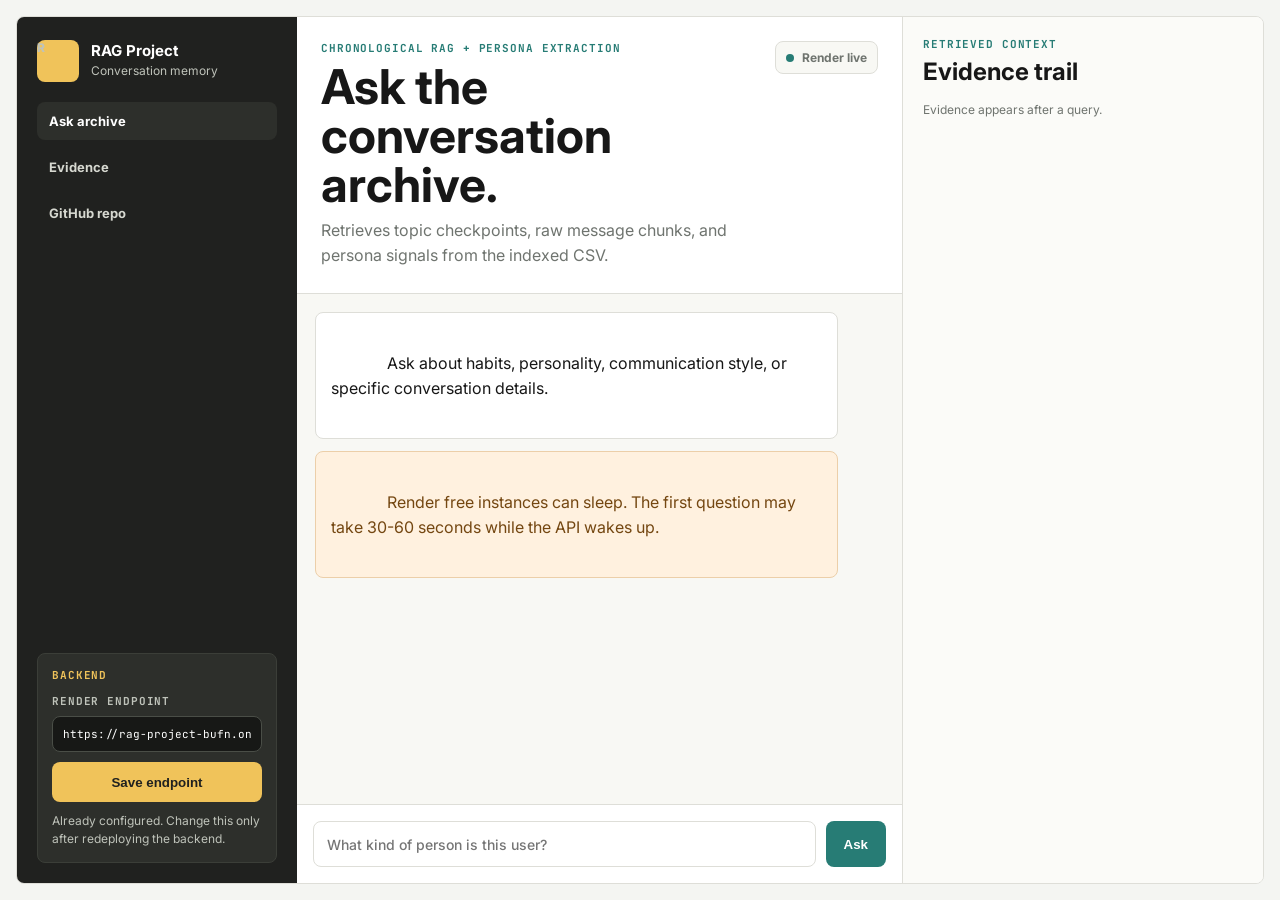
==== commit 8392cd65: "Redesign frontend as product workspace" ====
--- a/docs/index.html
+++ b/docs/index.html
@@ -6,34 +6,52 @@
     <title>Conversation RAG Chatbot</title>
     <link rel="preconnect" href="https://fonts.googleapis.com">
     <link rel="preconnect" href="https://fonts.gstatic.com" crossorigin>
-    <link href="https://fonts.googleapis.com/css2?family=JetBrains+Mono:wght@400;700&family=Manrope:wght@500;600;700;800&display=swap" rel="stylesheet">
+    <link href="https://fonts.googleapis.com/css2?family=Inter:wght@400;500;600;700;800&family=JetBrains+Mono:wght@400;600;700&display=swap" rel="stylesheet">
     <link rel="stylesheet" href="styles.css">
   </head>
   <body>
-    <main class="app-root">
-      <header class="top-shell">
-        <div>
-          <div class="kicker">RAG SYSTEM · GITHUB PAGES</div>
-          <h1>Conversation intelligence</h1>
-          <p>Ask the indexed conversation archive about topics, habits, persona signals, and communication style.</p>
+    <main class="app-shell">
+      <aside class="sidebar">
+        <div class="brand">
+          <span class="brand-mark">R</span>
+          <div>
+            <strong>RAG Project</strong>
+            <span>Conversation memory</span>
+          </div>
         </div>
-        <div class="status-stack">
-          <span>Render API</span>
-          <strong>Connected</strong>
-        </div>
-      </header>
 
-      <nav class="app-nav" aria-label="Project sections">
-        <a class="nav-item nav-active" href="#chat">Ask</a>
-        <a class="nav-item" href="#evidence">Evidence</a>
-        <a class="nav-item" href="https://github.com/Hootsworth/RAG_Project" target="_blank" rel="noreferrer">Repository</a>
-      </nav>
+        <nav class="side-nav" aria-label="Project sections">
+          <a class="side-nav-item active" href="#chat">Ask archive</a>
+          <a class="side-nav-item" href="#evidence">Evidence</a>
+          <a class="side-nav-item" href="https://github.com/Hootsworth/RAG_Project" target="_blank" rel="noreferrer">GitHub repo</a>
+        </nav>
 
-      <div class="workspace">
+        <section class="endpoint-card">
+          <div class="section-label">Backend</div>
+          <label for="api-url">Render endpoint</label>
+          <input id="api-url" value="https://rag-project-bufn.onrender.com">
+          <button id="save-api" type="button">Save endpoint</button>
+          <p>Already configured. Change this only after redeploying the backend.</p>
+        </section>
+      </aside>
+
+      <section class="main-panel">
+        <header class="hero-bar">
+          <div>
+            <div class="section-label">Chronological RAG + persona extraction</div>
+            <h1>Ask the conversation archive.</h1>
+            <p>Retrieves topic checkpoints, raw message chunks, and persona signals from the indexed CSV.</p>
+          </div>
+          <div class="api-pill">
+            <span></span>
+            Render live
+          </div>
+        </header>
+
         <section id="chat" class="chat">
           <div id="messages" class="messages">
             <article class="bubble bot">
-              Ask the archive about topics, habits, persona, or speech patterns.
+              Ask about habits, personality, communication style, or specific conversation details.
             </article>
             <article class="bubble bot notice">
               Render free instances can sleep. The first question may take 30-60 seconds while the API wakes up.
@@ -44,23 +62,13 @@
             <button type="submit">Ask</button>
           </form>
         </section>
+      </section>
 
-        <aside class="side-rail">
-          <section class="endpoint-card">
-            <div class="kicker">Backend</div>
-            <label for="api-url">Render endpoint</label>
-            <input id="api-url" value="https://rag-project-bufn.onrender.com">
-            <button id="save-api" type="button">Save endpoint</button>
-            <p>Default API is already set. Edit only if you redeploy the backend.</p>
-          </section>
-
-          <section id="evidence" class="evidence">
-            <div class="kicker">Retrieved context</div>
-            <h2>Evidence trail</h2>
-            <div id="evidence-list">Evidence appears after a query.</div>
-          </section>
-        </aside>
-      </div>
+      <aside class="evidence-panel" id="evidence">
+        <div class="section-label">Retrieved context</div>
+        <h2>Evidence trail</h2>
+        <div id="evidence-list">Evidence appears after a query.</div>
+      </aside>
     </main>
 
     <script src="script.js"></script>
--- a/docs/styles.css
+++ b/docs/styles.css
@@ -1,15 +1,16 @@
 :root {
-  --ink: #17202a;
-  --muted: #667085;
-  --subtle: #98a2b3;
-  --line: #d8e0ea;
-  --page: #edf3f8;
+  --ink: #171717;
+  --muted: #6f746f;
+  --line: #deded8;
+  --page: #f4f5f2;
   --panel: #ffffff;
-  --panel-soft: #f8fbfd;
-  --accent: #176b87;
-  --accent-strong: #0f4f66;
-  --signal: #c95539;
-  --success: #2d7d61;
+  --panel-alt: #f8f8f4;
+  --charcoal: #20211f;
+  --charcoal-2: #2d2f2b;
+  --teal: #277c75;
+  --teal-soft: #dff0ed;
+  --amber: #c97a21;
+  --amber-soft: #fff1df;
 }
 
 *,
@@ -25,14 +26,17 @@
 body {
   min-height: 100vh;
   margin: 0;
-  padding: 20px;
+  padding: 16px;
   color: var(--ink);
   background: var(--page);
-  font-family: "Manrope", system-ui, sans-serif;
-}
-
-.app-root {
-  width: min(1240px, 100%);
+  font-family: "Inter", system-ui, sans-serif;
+}
+
+.app-shell {
+  display: grid;
+  grid-template-columns: 280px minmax(0, 1fr) 360px;
+  width: min(1440px, 100%);
+  min-height: calc(100vh - 32px);
   margin: 0 auto;
   border: 1px solid var(--line);
   border-radius: 8px;
@@ -40,19 +44,70 @@
   background: var(--panel);
 }
 
-.top-shell {
-  display: grid;
-  grid-template-columns: minmax(0, 1fr) 220px;
-  gap: 24px;
-  align-items: end;
-  padding: 28px;
-  border-bottom: 1px solid var(--line);
-  background: var(--panel);
-}
-
-.kicker,
+.sidebar {
+  display: grid;
+  grid-template-rows: auto auto 1fr;
+  gap: 20px;
+  padding: 20px;
+  color: white;
+  background: var(--charcoal);
+}
+
+.brand {
+  display: flex;
+  align-items: center;
+  gap: 12px;
+}
+
+.brand-mark {
+  display: grid;
+  width: 42px;
+  height: 42px;
+  place-items: center;
+  border-radius: 8px;
+  color: var(--charcoal);
+  background: #f0c35a;
+  font-weight: 800;
+}
+
+.brand strong,
+.brand span {
+  display: block;
+}
+
+.brand strong {
+  font-size: 15px;
+}
+
+.brand span {
+  margin-top: 3px;
+  color: #bfc3ba;
+  font-size: 12px;
+}
+
+.side-nav {
+  display: grid;
+  gap: 8px;
+}
+
+.side-nav-item {
+  border-radius: 8px;
+  padding: 11px 12px;
+  color: #d6d8d0;
+  font-size: 13px;
+  font-weight: 700;
+  text-decoration: none;
+}
+
+.side-nav-item:hover,
+.side-nav-item.active {
+  color: white;
+  background: var(--charcoal-2);
+}
+
+.section-label,
 .endpoint-card label {
-  color: var(--accent);
+  color: var(--teal);
   font-family: "JetBrains Mono", monospace;
   font-size: 11px;
   font-weight: 700;
@@ -60,6 +115,70 @@
   text-transform: uppercase;
 }
 
+.endpoint-card {
+  align-self: end;
+  border: 1px solid #3b3e38;
+  border-radius: 8px;
+  padding: 14px;
+  background: var(--charcoal-2);
+}
+
+.endpoint-card .section-label {
+  color: #f0c35a;
+}
+
+.endpoint-card label {
+  display: block;
+  margin-top: 12px;
+  color: #bfc3ba;
+}
+
+.endpoint-card input {
+  width: 100%;
+  margin: 8px 0 10px;
+  border: 1px solid #4a4e47;
+  border-radius: 8px;
+  padding: 10px;
+  color: white;
+  background: #171816;
+  font: 400 11px "JetBrains Mono", monospace;
+}
+
+.endpoint-card button {
+  width: 100%;
+  min-height: 40px;
+  border: 0;
+  border-radius: 8px;
+  color: var(--charcoal);
+  background: #f0c35a;
+  font-weight: 800;
+  cursor: pointer;
+}
+
+.endpoint-card p {
+  margin: 10px 0 0;
+  color: #bfc3ba;
+  font-size: 12px;
+  line-height: 1.5;
+}
+
+.main-panel {
+  display: grid;
+  grid-template-rows: auto minmax(0, 1fr);
+  min-width: 0;
+  border-right: 1px solid var(--line);
+}
+
+.hero-bar {
+  display: flex;
+  align-items: flex-start;
+  justify-content: space-between;
+  gap: 20px;
+  padding: 24px;
+  border-bottom: 1px solid var(--line);
+  background: var(--panel);
+}
+
 h1,
 h2,
 p {
@@ -67,90 +186,54 @@
 }
 
 h1 {
-  max-width: 720px;
-  margin-bottom: 10px;
-  font-size: clamp(34px, 5vw, 58px);
-  line-height: 1;
+  margin: 8px 0 8px;
+  font-size: clamp(30px, 4vw, 48px);
+  line-height: 1.02;
   letter-spacing: 0;
 }
 
-.top-shell p {
-  max-width: 680px;
+.hero-bar p {
+  max-width: 660px;
   margin-bottom: 0;
   color: var(--muted);
-  font-size: 15px;
   line-height: 1.6;
 }
 
-.status-stack {
-  border: 1px solid var(--line);
-  border-radius: 8px;
-  padding: 14px;
-  background: var(--panel-soft);
-}
-
-.status-stack span {
-  display: block;
+.api-pill {
+  display: inline-flex;
+  align-items: center;
+  gap: 8px;
+  flex: 0 0 auto;
+  border: 1px solid var(--line);
+  border-radius: 8px;
+  padding: 8px 10px;
   color: var(--muted);
-  font-family: "JetBrains Mono", monospace;
-  font-size: 11px;
-  text-transform: uppercase;
-}
-
-.status-stack strong {
-  display: block;
-  margin-top: 6px;
-  color: var(--success);
-  font-size: 18px;
-}
-
-.app-nav {
-  display: grid;
-  grid-template-columns: repeat(3, 1fr);
-  border-bottom: 1px solid var(--line);
-  background: var(--panel-soft);
-}
-
-.nav-item {
-  padding: 14px 18px;
-  border-right: 1px solid var(--line);
-  color: var(--muted);
-  font-size: 13px;
-  font-weight: 800;
-  text-decoration: none;
-}
-
-.nav-item:last-child {
-  border-right: 0;
-}
-
-.nav-active,
-.nav-item:hover {
-  color: var(--accent-strong);
-  background: #e5f2f6;
-}
-
-.workspace {
-  display: grid;
-  grid-template-columns: minmax(0, 2fr) minmax(340px, 1fr);
-  min-height: 650px;
+  background: var(--panel-alt);
+  font-size: 12px;
+  font-weight: 700;
+}
+
+.api-pill span {
+  width: 8px;
+  height: 8px;
+  border-radius: 4px;
+  background: var(--teal);
 }
 
 .chat {
-  min-width: 0;
-  border-right: 1px solid var(--line);
-  background: var(--panel);
+  display: grid;
+  grid-template-rows: minmax(0, 1fr) auto;
+  min-height: 0;
 }
 
 .messages {
   display: flex;
-  min-height: 520px;
-  max-height: 66vh;
+  min-height: 0;
   flex-direction: column;
   gap: 12px;
   overflow-y: auto;
   padding: 18px;
-  background: #f6f9fc;
+  background: var(--panel-alt);
 }
 
 .bubble {
@@ -169,16 +252,16 @@
 }
 
 .bubble.notice {
-  border-color: #e8c8bb;
-  color: #713421;
-  background: #fff4ef;
+  border-color: #eccfa9;
+  color: #744711;
+  background: var(--amber-soft);
 }
 
 .bubble.user {
   align-self: flex-end;
-  border-color: #bfd9e1;
-  color: #103746;
-  background: #e5f2f6;
+  border-color: #b8d8d4;
+  color: #12423e;
+  background: var(--teal-soft);
 }
 
 .ask-form {
@@ -190,7 +273,7 @@
   background: var(--panel);
 }
 
-input {
+#question {
   width: 100%;
   min-width: 0;
   min-height: 46px;
@@ -199,56 +282,34 @@
   padding: 0 13px;
   color: var(--ink);
   background: var(--panel);
-  font: 500 13px "Manrope", system-ui, sans-serif;
-}
-
-button {
+  font: 500 14px "Inter", system-ui, sans-serif;
+}
+
+.ask-form button {
   min-height: 46px;
   border: 0;
   border-radius: 8px;
   padding: 0 18px;
   color: white;
-  background: var(--accent);
-  font: 800 12px "Manrope", system-ui, sans-serif;
+  background: var(--teal);
+  font-weight: 800;
   cursor: pointer;
 }
 
-button:hover {
-  background: var(--accent-strong);
-}
-
-.side-rail {
+.ask-form button:hover {
+  background: #1f6661;
+}
+
+.evidence-panel {
   min-width: 0;
-  background: var(--panel-soft);
-}
-
-.endpoint-card,
-.evidence {
   padding: 20px;
-  border-bottom: 1px solid var(--line);
-}
-
-.endpoint-card input {
-  margin: 10px 0;
-  font-family: "JetBrains Mono", monospace;
-  font-size: 11px;
-}
-
-.endpoint-card button {
-  width: 100%;
-}
-
-.endpoint-card p {
-  margin: 12px 0 0;
-  color: var(--muted);
-  font-size: 12px;
-  line-height: 1.55;
-}
-
-.evidence h2 {
-  margin: 4px 0 16px;
-  font-size: 26px;
-  line-height: 1.1;
+  overflow-y: auto;
+  background: #fbfbf8;
+}
+
+.evidence-panel h2 {
+  margin: 6px 0 16px;
+  font-size: 24px;
   letter-spacing: 0;
 }
 
@@ -278,46 +339,57 @@
   text-transform: uppercase;
 }
 
-@media (max-width: 880px) {
+@media (max-width: 1080px) {
+  .app-shell {
+    grid-template-columns: 240px minmax(0, 1fr);
+  }
+
+  .evidence-panel {
+    grid-column: 1 / -1;
+    border-top: 1px solid var(--line);
+  }
+}
+
+@media (max-width: 760px) {
   body {
-    padding: 10px;
-  }
-
-  .top-shell,
-  .workspace {
+    padding: 8px;
+  }
+
+  .app-shell {
     grid-template-columns: 1fr;
   }
 
-  .top-shell {
-    padding: 22px;
-  }
-
-  .chat {
+  .sidebar {
+    display: block;
+  }
+
+  .side-nav {
+    margin: 18px 0;
+  }
+
+  .endpoint-card {
+    margin-top: 16px;
+  }
+
+  .main-panel {
     border-right: 0;
-    border-bottom: 1px solid var(--line);
-  }
-
-  .messages {
-    min-height: 420px;
-    max-height: none;
+  }
+
+  .hero-bar {
+    display: block;
+    padding: 20px;
+  }
+
+  .api-pill {
+    margin-top: 14px;
   }
 }
 
 @media (max-width: 560px) {
-  .app-nav,
   .ask-form {
     grid-template-columns: 1fr;
   }
 
-  .nav-item {
-    border-right: 0;
-    border-bottom: 1px solid var(--line);
-  }
-
-  .nav-item:last-child {
-    border-bottom: 0;
-  }
-
   .bubble {
     max-width: 100%;
   }
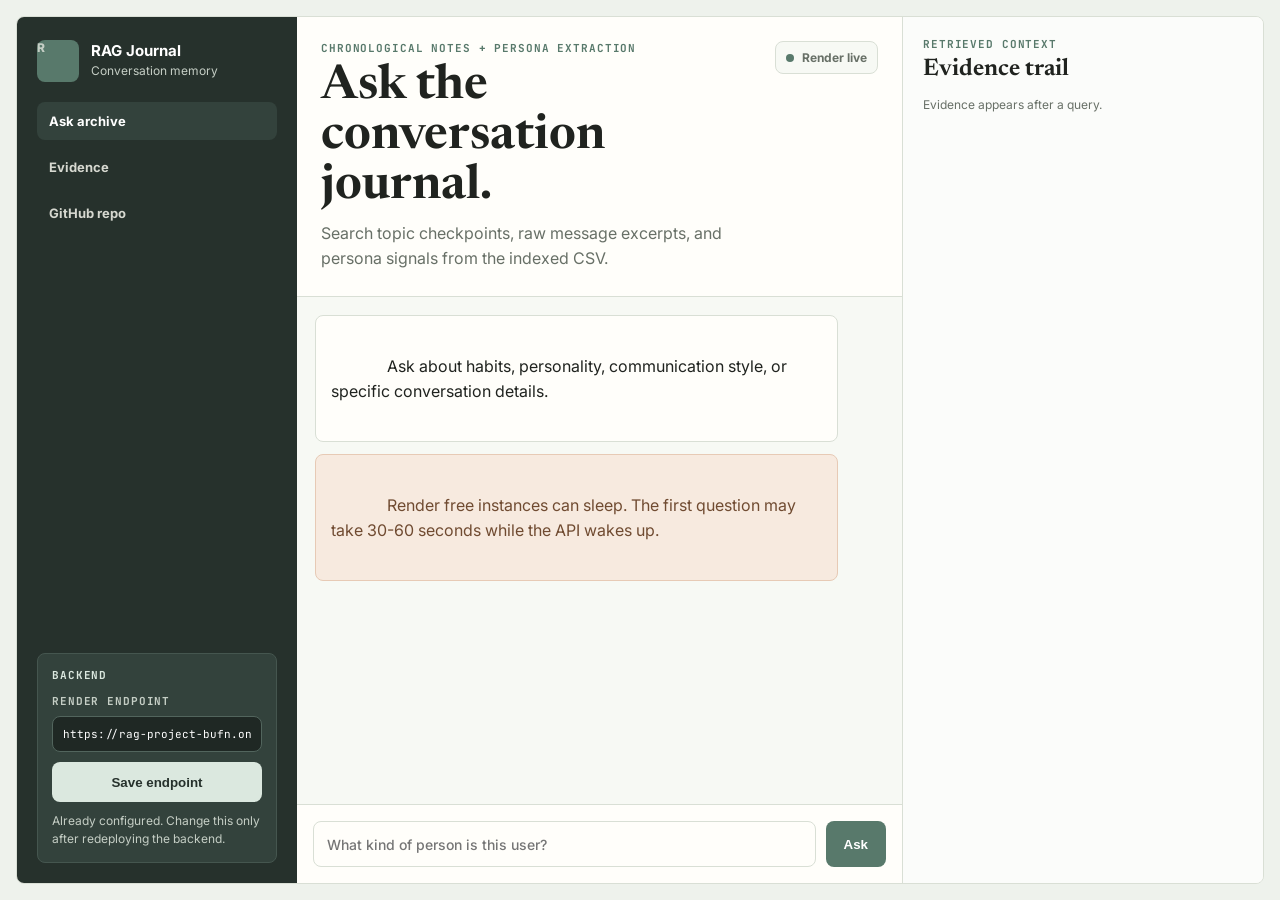
==== commit 6671040c: "Apply minimal journal aesthetic" ====
--- a/docs/index.html
+++ b/docs/index.html
@@ -6,7 +6,7 @@
     <title>Conversation RAG Chatbot</title>
     <link rel="preconnect" href="https://fonts.googleapis.com">
     <link rel="preconnect" href="https://fonts.gstatic.com" crossorigin>
-    <link href="https://fonts.googleapis.com/css2?family=Inter:wght@400;500;600;700;800&family=JetBrains+Mono:wght@400;600;700&display=swap" rel="stylesheet">
+    <link href="https://fonts.googleapis.com/css2?family=Inter:wght@400;500;600;700&family=JetBrains+Mono:wght@400;600&family=Newsreader:opsz,wght@6..72,500;6..72,650&display=swap" rel="stylesheet">
     <link rel="stylesheet" href="styles.css">
   </head>
   <body>
@@ -15,7 +15,7 @@
         <div class="brand">
           <span class="brand-mark">R</span>
           <div>
-            <strong>RAG Project</strong>
+            <strong>RAG Journal</strong>
             <span>Conversation memory</span>
           </div>
         </div>
@@ -38,9 +38,9 @@
       <section class="main-panel">
         <header class="hero-bar">
           <div>
-            <div class="section-label">Chronological RAG + persona extraction</div>
-            <h1>Ask the conversation archive.</h1>
-            <p>Retrieves topic checkpoints, raw message chunks, and persona signals from the indexed CSV.</p>
+            <div class="section-label">Chronological notes + persona extraction</div>
+            <h1>Ask the conversation journal.</h1>
+            <p>Search topic checkpoints, raw message excerpts, and persona signals from the indexed CSV.</p>
           </div>
           <div class="api-pill">
             <span></span>
--- a/docs/styles.css
+++ b/docs/styles.css
@@ -1,16 +1,16 @@
 :root {
-  --ink: #171717;
-  --muted: #6f746f;
-  --line: #deded8;
-  --page: #f4f5f2;
-  --panel: #ffffff;
-  --panel-alt: #f8f8f4;
-  --charcoal: #20211f;
-  --charcoal-2: #2d2f2b;
-  --teal: #277c75;
-  --teal-soft: #dff0ed;
-  --amber: #c97a21;
-  --amber-soft: #fff1df;
+  --ink: #20231f;
+  --muted: #687067;
+  --line: #d9dfd5;
+  --page: #eef2ec;
+  --panel: #fffefa;
+  --panel-alt: #f7f9f4;
+  --charcoal: #26312c;
+  --charcoal-2: #33423c;
+  --teal: #58796b;
+  --teal-soft: #e2ece5;
+  --amber: #9b6845;
+  --amber-soft: #f7eadf;
 }
 
 *,
@@ -66,7 +66,7 @@
   place-items: center;
   border-radius: 8px;
   color: var(--charcoal);
-  background: #f0c35a;
+  background: var(--teal);
   font-weight: 800;
 }
 
@@ -81,7 +81,7 @@
 
 .brand span {
   margin-top: 3px;
-  color: #bfc3ba;
+  color: #c5cec5;
   font-size: 12px;
 }
 
@@ -117,30 +117,30 @@
 
 .endpoint-card {
   align-self: end;
-  border: 1px solid #3b3e38;
+  border: 1px solid #45564f;
   border-radius: 8px;
   padding: 14px;
   background: var(--charcoal-2);
 }
 
 .endpoint-card .section-label {
-  color: #f0c35a;
+  color: #dbe8df;
 }
 
 .endpoint-card label {
   display: block;
   margin-top: 12px;
-  color: #bfc3ba;
+  color: #c5cec5;
 }
 
 .endpoint-card input {
   width: 100%;
   margin: 8px 0 10px;
-  border: 1px solid #4a4e47;
+  border: 1px solid #52655d;
   border-radius: 8px;
   padding: 10px;
   color: white;
-  background: #171816;
+  background: #1f2824;
   font: 400 11px "JetBrains Mono", monospace;
 }
 
@@ -150,14 +150,14 @@
   border: 0;
   border-radius: 8px;
   color: var(--charcoal);
-  background: #f0c35a;
+  background: #dbe8df;
   font-weight: 800;
   cursor: pointer;
 }
 
 .endpoint-card p {
   margin: 10px 0 0;
-  color: #bfc3ba;
+  color: #c5cec5;
   font-size: 12px;
   line-height: 1.5;
 }
@@ -187,8 +187,10 @@
 
 h1 {
   margin: 8px 0 8px;
+  font-family: "Newsreader", Georgia, serif;
   font-size: clamp(30px, 4vw, 48px);
-  line-height: 1.02;
+  font-weight: 650;
+  line-height: 1.04;
   letter-spacing: 0;
 }
 
@@ -252,15 +254,15 @@
 }
 
 .bubble.notice {
-  border-color: #eccfa9;
-  color: #744711;
+  border-color: #e7cab5;
+  color: #704b31;
   background: var(--amber-soft);
 }
 
 .bubble.user {
   align-self: flex-end;
-  border-color: #b8d8d4;
-  color: #12423e;
+  border-color: #bed2c6;
+  color: #24463a;
   background: var(--teal-soft);
 }
 
@@ -297,19 +299,21 @@
 }
 
 .ask-form button:hover {
-  background: #1f6661;
+  background: #456459;
 }
 
 .evidence-panel {
   min-width: 0;
   padding: 20px;
   overflow-y: auto;
-  background: #fbfbf8;
+  background: #fbfcfa;
 }
 
 .evidence-panel h2 {
   margin: 6px 0 16px;
+  font-family: "Newsreader", Georgia, serif;
   font-size: 24px;
+  font-weight: 650;
   letter-spacing: 0;
 }
 
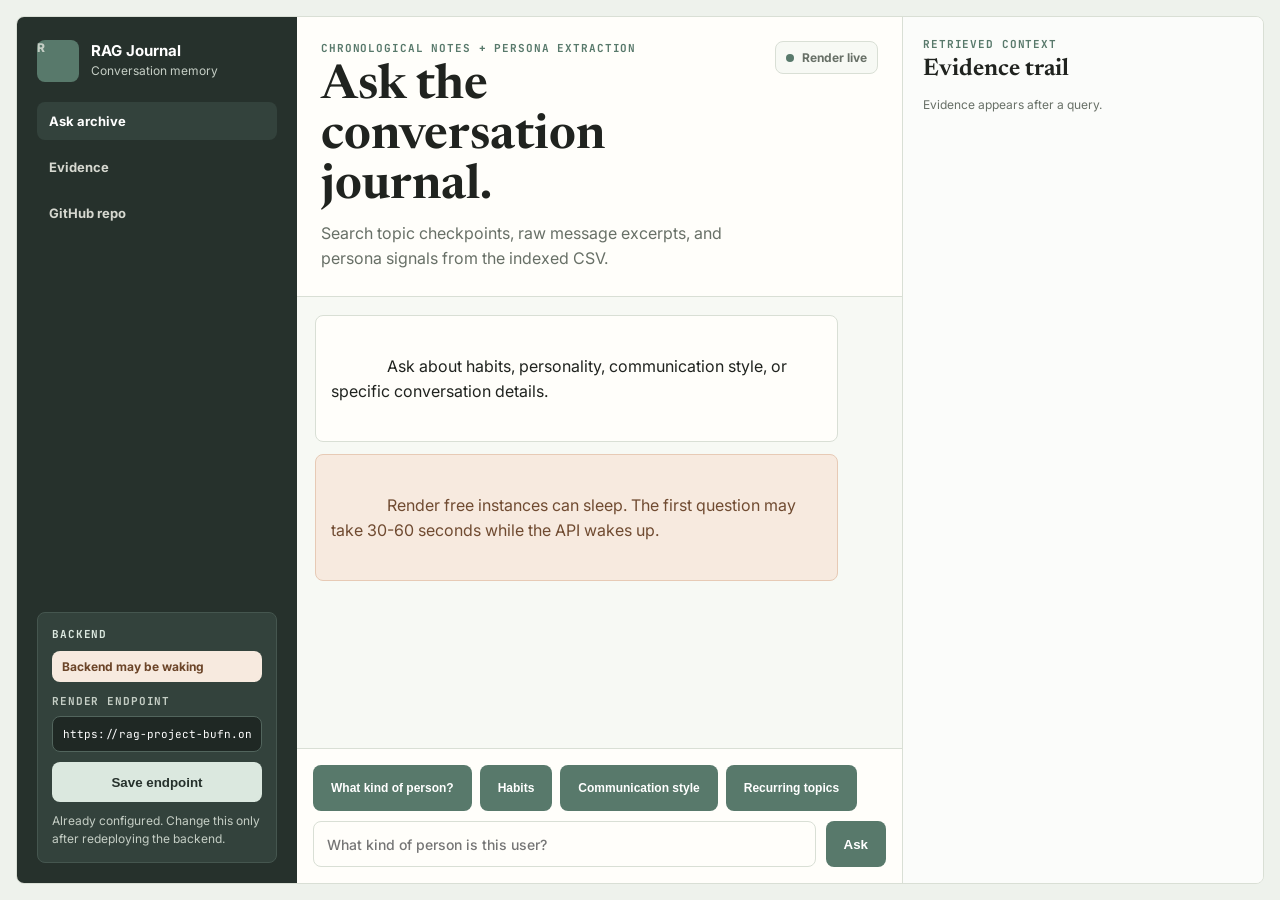
==== commit 682a9c26: "Add chatbot usability helpers" ====
--- a/docs/index.html
+++ b/docs/index.html
@@ -28,6 +28,7 @@
 
         <section class="endpoint-card">
           <div class="section-label">Backend</div>
+          <div id="backend-status" class="backend-status checking">Checking backend...</div>
           <label for="api-url">Render endpoint</label>
           <input id="api-url" value="https://rag-project-bufn.onrender.com">
           <button id="save-api" type="button">Save endpoint</button>
@@ -58,6 +59,12 @@
             </article>
           </div>
           <form id="ask-form" class="ask-form">
+            <div class="suggestions" aria-label="Suggested questions">
+              <button type="button" data-question="What kind of person is this user?">What kind of person?</button>
+              <button type="button" data-question="What are their habits?">Habits</button>
+              <button type="button" data-question="How do they talk?">Communication style</button>
+              <button type="button" data-question="Summarize recurring topics">Recurring topics</button>
+            </div>
             <input id="question" autocomplete="off" placeholder="What kind of person is this user?" required>
             <button type="submit">Ask</button>
           </form>
--- a/docs/styles.css
+++ b/docs/styles.css
@@ -127,6 +127,29 @@
   color: #dbe8df;
 }
 
+.backend-status {
+  margin-top: 10px;
+  border-radius: 8px;
+  padding: 8px 10px;
+  font-size: 12px;
+  font-weight: 700;
+}
+
+.backend-status.checking {
+  color: #2d332e;
+  background: #dbe8df;
+}
+
+.backend-status.ready {
+  color: #21443a;
+  background: #d8eee3;
+}
+
+.backend-status.waking {
+  color: #6b4428;
+  background: #f7eadf;
+}
+
 .endpoint-card label {
   display: block;
   margin-top: 12px;
@@ -275,6 +298,30 @@
   background: var(--panel);
 }
 
+.suggestions {
+  grid-column: 1 / -1;
+  display: flex;
+  flex-wrap: wrap;
+  gap: 8px;
+}
+
+.suggestions button {
+  min-height: 32px;
+  border: 1px solid var(--line);
+  border-radius: 8px;
+  padding: 0 10px;
+  color: var(--muted);
+  background: var(--panel);
+  font-size: 12px;
+  font-weight: 600;
+  cursor: pointer;
+}
+
+.suggestions button:hover {
+  color: var(--ink);
+  background: var(--teal-soft);
+}
+
 #question {
   width: 100%;
   min-width: 0;
@@ -394,7 +441,32 @@
     grid-template-columns: 1fr;
   }
 
-  .bubble {
+.bubble {
+  position: relative;
     max-width: 100%;
   }
 }
+
+.answer-meta {
+  margin-top: 10px;
+  color: var(--muted);
+  font: 400 11px "JetBrains Mono", monospace;
+}
+
+.copy-answer {
+  margin-top: 10px;
+  min-height: 30px;
+  border: 1px solid var(--line);
+  border-radius: 8px;
+  padding: 0 10px;
+  color: var(--muted);
+  background: var(--panel-alt);
+  font-size: 12px;
+  font-weight: 700;
+  cursor: pointer;
+}
+
+.copy-answer:hover {
+  color: var(--ink);
+  background: var(--teal-soft);
+}
